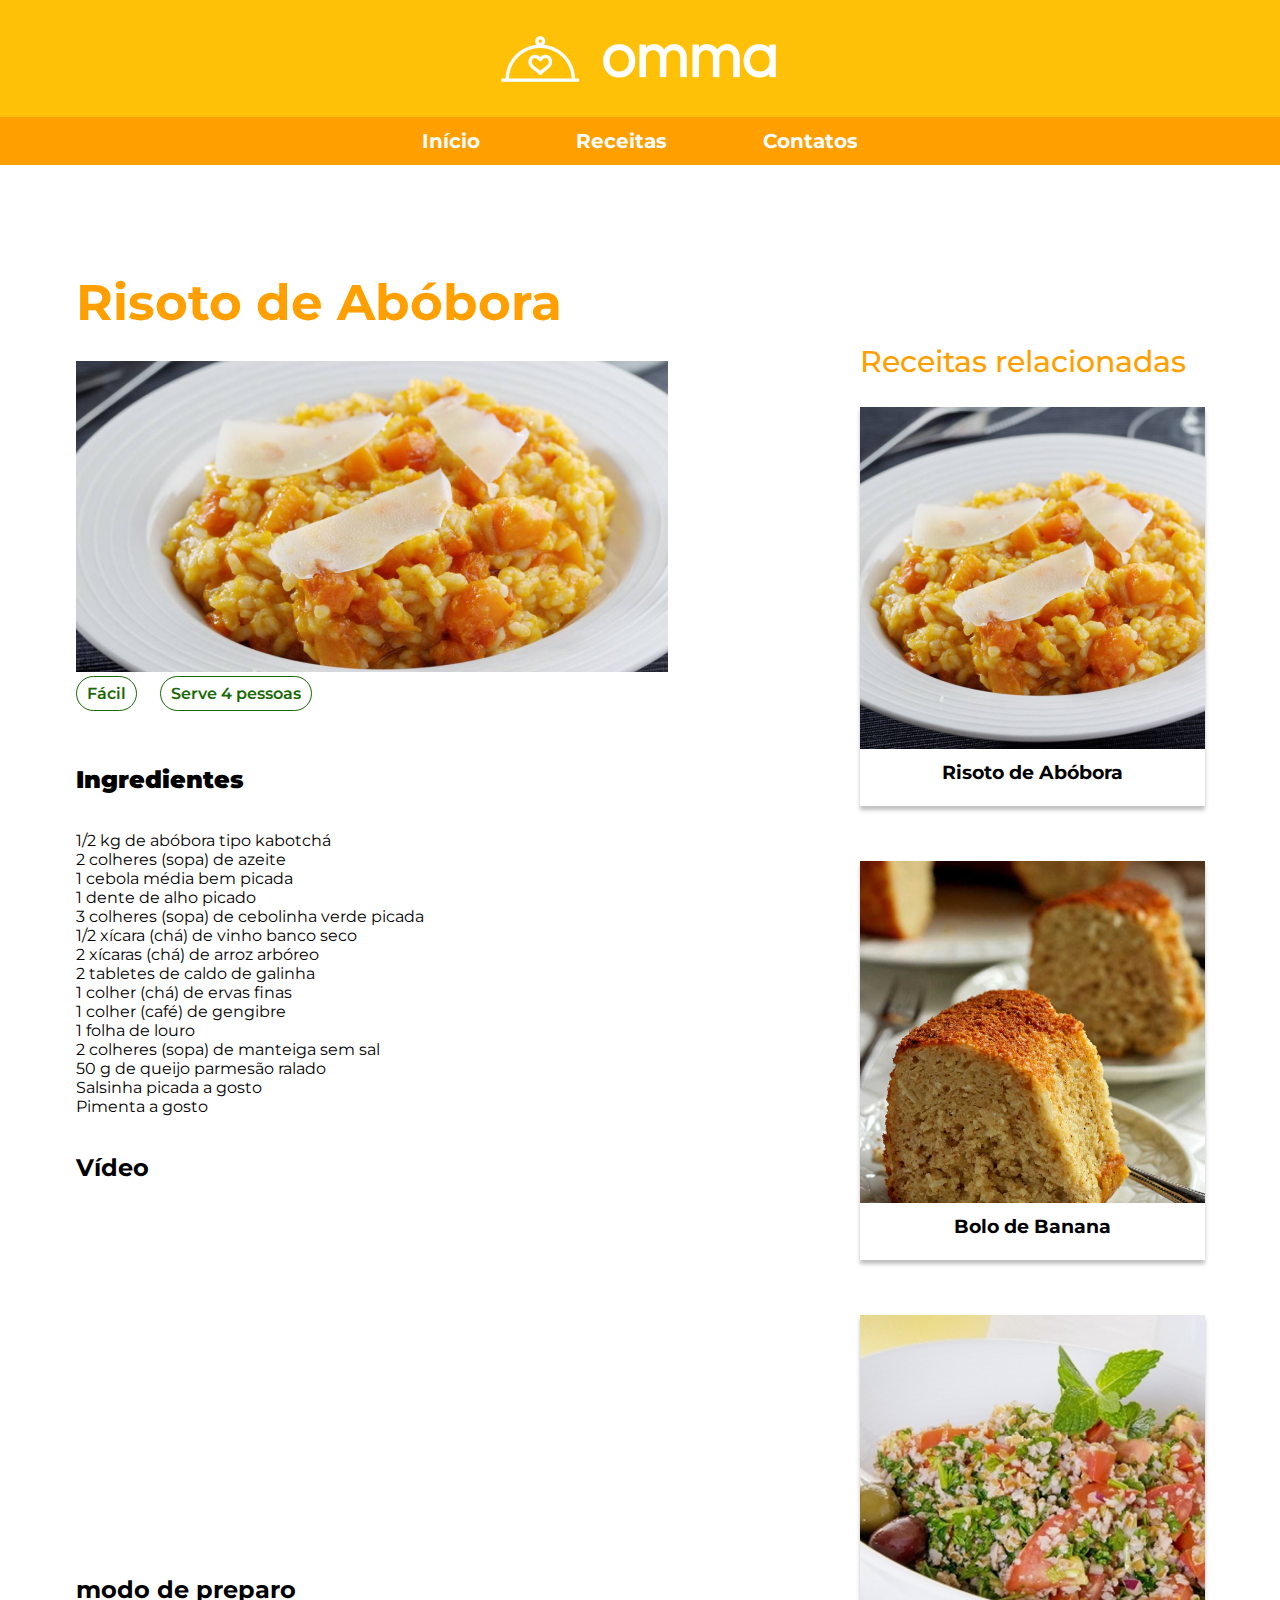
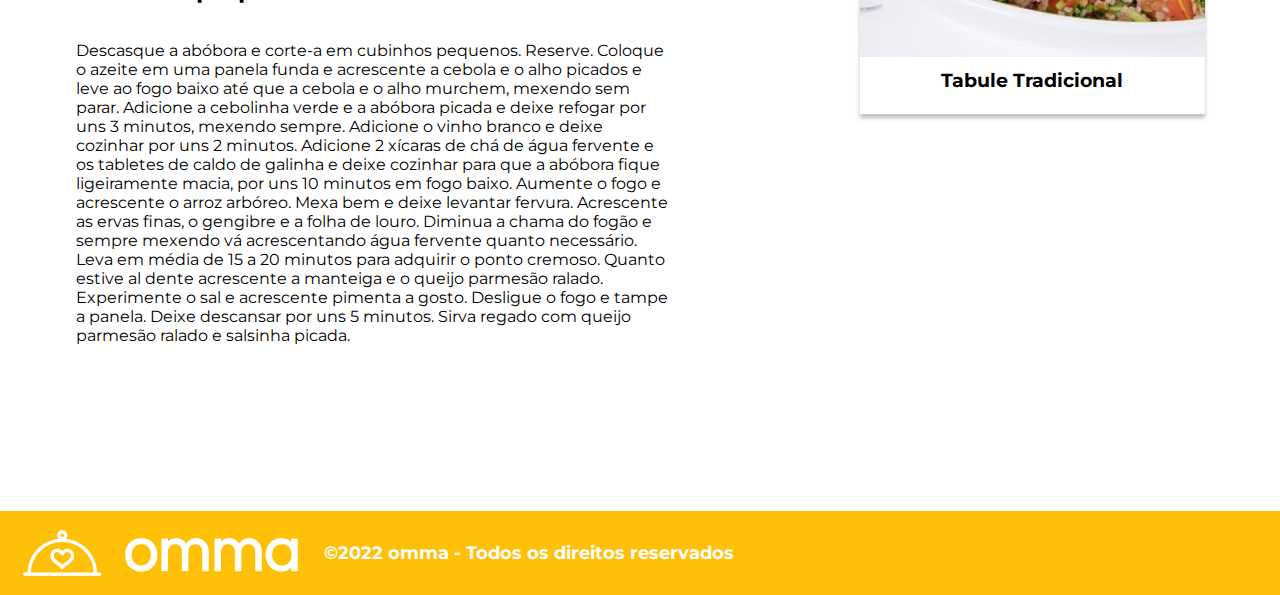
==== index.html @ 0b542f34 "Receitas" ====
<!DOCTYPE html>
<html lang="en">

<head>
  <meta charset="UTF-8">
  <meta http-equiv="X-UA-Compatible" content="IE=edge">
  <meta name="viewport" content="width=device-width, initial-scale=1.0">
  <link rel="preconnect" href="https://fonts.googleapis.com">
  <link rel="preconnect" href="https://fonts.gstatic.com" crossorigin>
  <link href="https://fonts.googleapis.com/css2?family=Montserrat:ital,wght@0,100;0,200;0,300;0,400;0,500;0,600;0,700;0,800;1,100;1,200;1,300;1,400;1,500;1,600;1,700&display=swap" rel="stylesheet">
  <link rel="stylesheet" href="./style/headerfooter.css">
  <link rel="stylesheet" href="./style/abobora.css">

  <title>Risoto de Abóbora</title>
</head>

<body>
  <header>
    <div id="container-logo">
      <img src="./img/omma-logo-white (2) 1.png" alt="logo">
    </div>
    <nav id="navbar">
      <ul>
        <li> <a href="#" class="a-nav">Início</a></li>
        <li> <a href="#" class="a-nav">Receitas</a></li>
        <li> <a href="#" class="a-nav">Contatos</a></li>
      </ul>
    </nav>
  </header>

  <main>
    <div id="container-main">
      <article>
        <section id="risoto">
          <h1>Risoto de Abóbora</h1>
          <img src="./img/Rectangle 4.png" alt="risoto-abobora">
          <div>
            <p>Fácil</p>
            <p>Serve 4 pessoas</p>
          </div>
        </section>

      </article>




      <section id="como-fazer">
        <h2> <strong> Ingredientes</strong></h2>
        <p>
          <li>1/2 kg de abóbora tipo kabotchá</li>
          <li>2 colheres (sopa) de azeite</li>
          <li>1 cebola média bem picada</li>
          <li>1 dente de alho picado</li>
          <li>3 colheres (sopa) de cebolinha verde picada</li>
          <li>1/2 xícara (chá) de vinho banco seco</li>
          <li>2 xícaras (chá) de arroz arbóreo</li>
          <li>2 tabletes de caldo de galinha</li>
          <li>1 colher (chá) de ervas finas</li>
          <li>1 colher (café) de gengibre</li>
          <li>1 folha de louro</li>
          <li>2 colheres (sopa) de manteiga sem sal</li>
          <li>50 g de queijo parmesão ralado</li>
          <li>Salsinha picada a gosto</li>
          <li>Pimenta a gosto</li>
        </p>
        <h2> Vídeo</h2>
        <iframe width="560" height="315" src="https://www.youtube.com/embed/Mxc3RQE4yAg" title="YouTube video player" frameborder="0" allow="accelerometer; autoplay; clipboard-write; encrypted-media; gyroscope; picture-in-picture" allowfullscreen></iframe>

        <h2>modo de preparo</h2>
        <article id="preparo">
          Descasque a abóbora e corte-a em cubinhos pequenos. Reserve. Coloque o azeite em uma panela funda e acrescente a cebola e o alho picados e leve ao fogo baixo até que a cebola e o alho murchem, mexendo sem parar. Adicione a cebolinha verde e a abóbora picada e deixe refogar por uns 3 minutos, mexendo sempre. Adicione o vinho branco e deixe cozinhar por uns 2 minutos. Adicione 2 xícaras de chá de água fervente e os tabletes de caldo de galinha e deixe cozinhar para que a abóbora fique ligeiramente macia, por uns 10 minutos em fogo baixo. Aumente o fogo e acrescente o arroz arbóreo. Mexa bem e deixe levantar fervura. Acrescente as ervas finas, o gengibre e a folha de louro. Diminua a chama do fogão e sempre mexendo vá acrescentando água fervente quanto necessário. Leva em média de 15 a 20 minutos para adquirir o ponto cremoso. Quanto estive al dente acrescente a manteiga e o queijo parmesão ralado. Experimente o sal e acrescente pimenta a gosto. Desligue o fogo e tampe a panela. Deixe descansar por uns 5 minutos. Sirva regado com queijo parmesão ralado e salsinha picada.
        </article>


      </section>
    </div>
    <aside>
      <h2>Receitas relacionadas</h2>
      <div class="comidas">
        <img src="./img/risotinho.png" alt="risoto">
        <h3>Risoto de Abóbora</h3>

      </div>
      <div class="comidas">
        <img src="./img/bolo-banana.png" alt="bolo-banana">
        <h3>Bolo de Banana</h3>

      </div>
      <div class="comidas">
        <img src="./img/tabule.png" alt="tabule">
        <h3>Tabule Tradicional</h3>

      </div>
    </aside>
  </main>
  <footer>
    <img src="./img/omma-logo-white (2) 1.png" alt="logo">
    <p> &copy;2022 omma - Todos os direitos reservados</p>

  </footer>
</body>

</html>
---- style/headerfooter.css ----
* {
  padding: 0;
  margin: 0;
  box-sizing: border-box;
  font-family: "Montserrat", sans-serif;
}

#container-logo {
  display: flex;
  justify-content: center;
  align-items: center;
  height: 117px;
  background-color: #ffc107;
}
#container-logo img {
  width: 324px;
  height: 84px;
}
#navbar {
  display: flex;
  justify-content: center;
  align-items: center;
  background-color: #ffa000;
  margin: 0 auto;
}
ul {
  display: flex;
  justify-content: space-between;
  list-style: none;
}
ul li {
  padding: 12px 48px;
}

.a-nav {
  text-decoration: none;
  color: #fdfdfd;
  font-weight: 700;
  font-size: 20px;
  line-height: 24px;
}
footer {
  display: flex;
  align-items: center;
  background-color: #ffc107;
  color: #fdfdfd;
  font-weight: 700;
  font-size: 18px;
  line-height: 22px;
}
footer img {
  display: inline-block;
}
---- style/abobora.css ----
main {
  display: flex;
  justify-content: center;
  gap: 0px 192px;
}
#container-main {
  margin-top: 107px;
}
li {
  list-style: none;
}
#risoto {
  margin-bottom: 54px;
}
#risoto h1 {
  color: #ffa000;
  font-size: 50px;
  font-weight: 700;
  margin-bottom: 28px;
}
#risoto p {
  display: inline-block;
  color: #176902;
  font-style: 18px;
  font-weight: 600;
  border: 1px solid #176902;
  border-radius: 47px;
  padding: 7px 10px;
  margin-right: 19px;
}

#como-fazer h2 {
  margin-bottom: 37px;
  margin-top: 37px;
}
#preparo {
  width: 592px;
  margin-bottom: 166px;
}
aside {
  margin-top: 178px;
}
aside h2 {
  color: #ffa000;
  font-size: 30px;
  font-weight: 500;
  margin-bottom: 27px;
}
.comidas {
  display: flex;
  flex-direction: column;
  align-items: center;
  box-shadow: 0px 4px 4px rgba(0, 0, 0, 0.25);
  margin-bottom: 55px;
}
.comidas h3 {
  margin: 12px 0px 22px 0px;
}
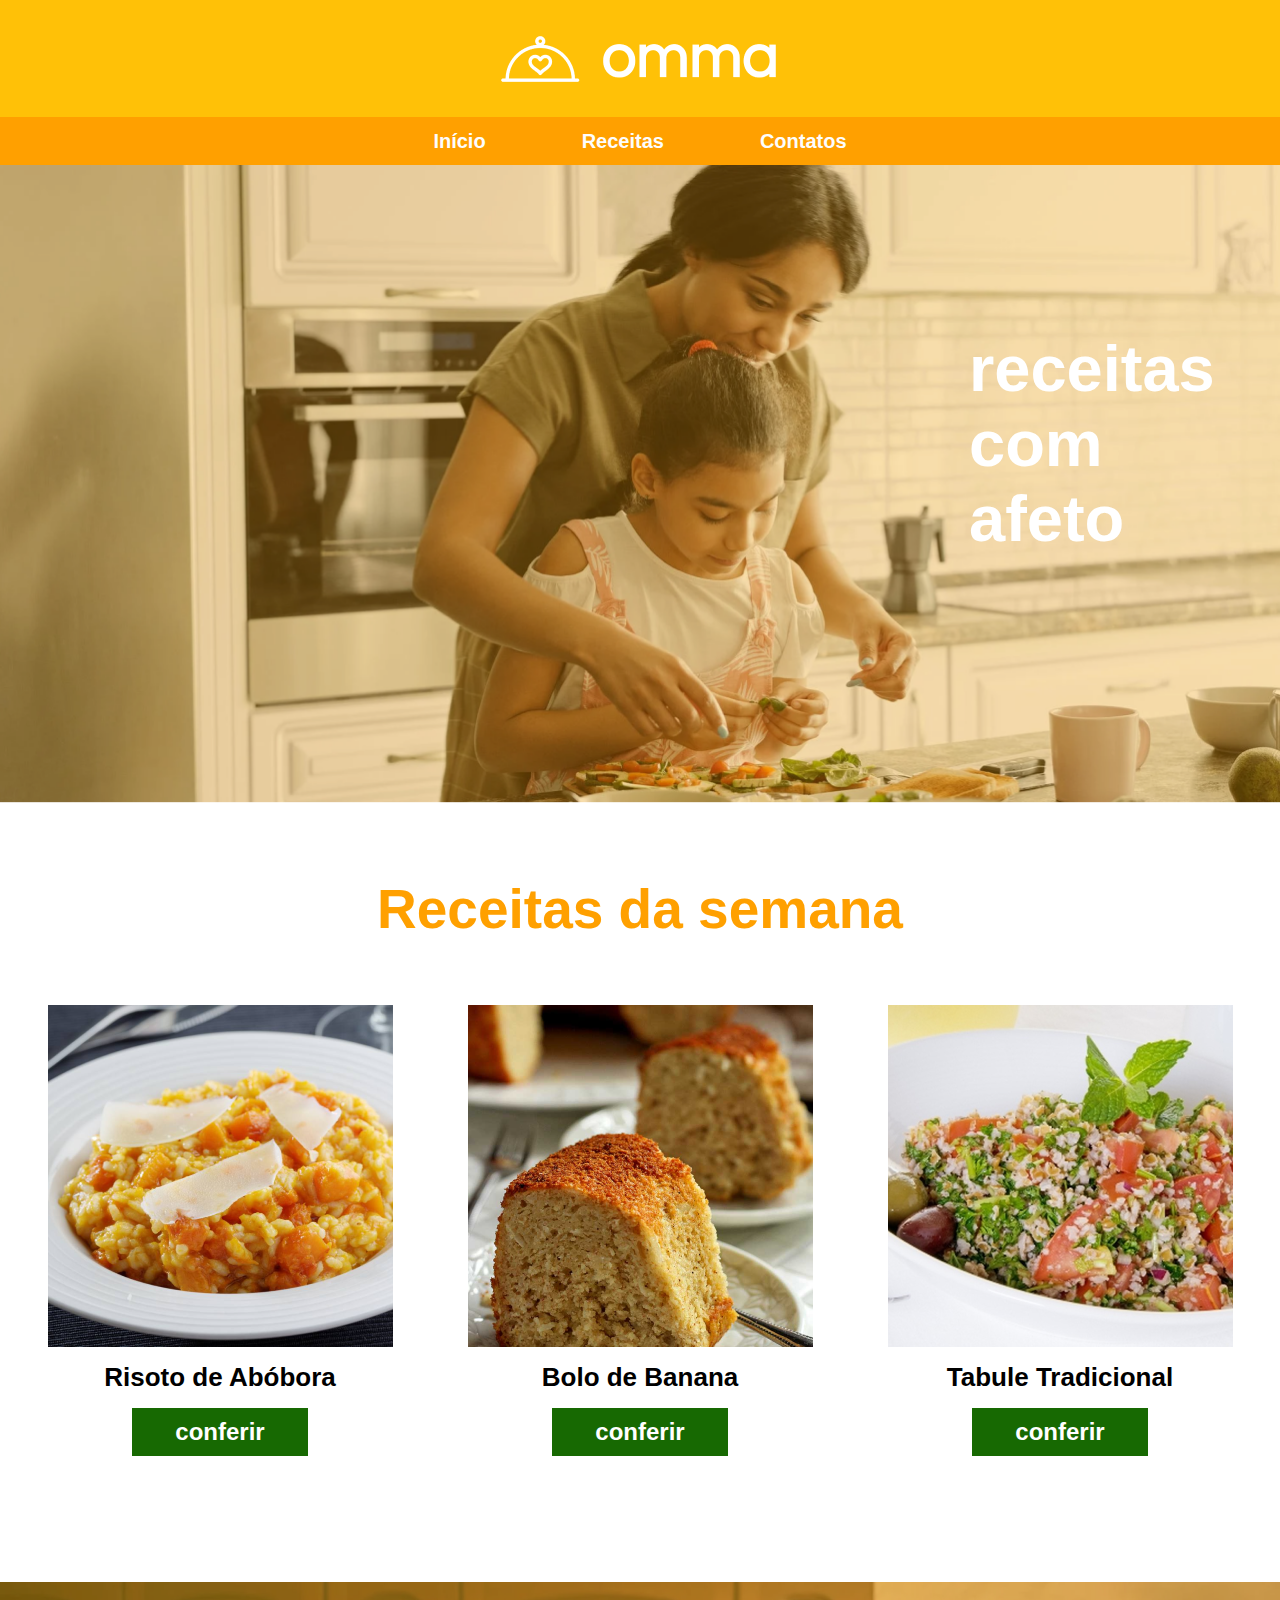
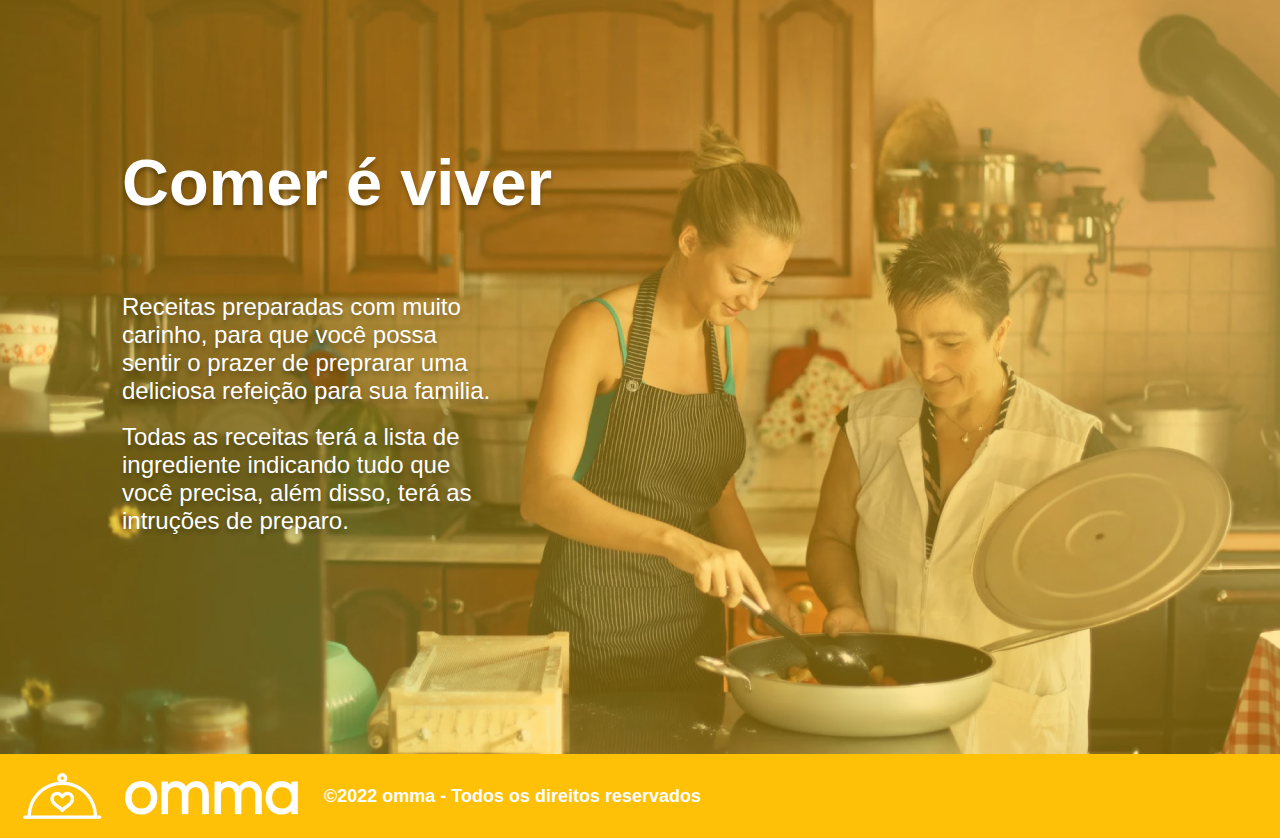
==== commit 1778bb28: "linkando" ====
--- a/index.html
+++ b/index.html
@@ -5,13 +5,10 @@
   <meta charset="UTF-8">
   <meta http-equiv="X-UA-Compatible" content="IE=edge">
   <meta name="viewport" content="width=device-width, initial-scale=1.0">
-  <link rel="preconnect" href="https://fonts.googleapis.com">
-  <link rel="preconnect" href="https://fonts.gstatic.com" crossorigin>
-  <link href="https://fonts.googleapis.com/css2?family=Montserrat:ital,wght@0,100;0,200;0,300;0,400;0,500;0,600;0,700;0,800;1,100;1,200;1,300;1,400;1,500;1,600;1,700&display=swap" rel="stylesheet">
   <link rel="stylesheet" href="./style/headerfooter.css">
-  <link rel="stylesheet" href="./style/abobora.css">
+  <link rel="stylesheet" href="./style/inicial.css">
 
-  <title>Risoto de Abóbora</title>
+  <title>Página Inicial</title>
 </head>
 
 <body>
@@ -21,83 +18,49 @@
     </div>
     <nav id="navbar">
       <ul>
-        <li> <a href="#" class="a-nav">Início</a></li>
-        <li> <a href="#" class="a-nav">Receitas</a></li>
-        <li> <a href="#" class="a-nav">Contatos</a></li>
+        <li> <a href="./index.html" class="a-nav">Início</a></li>
+        <li> <a href="./lista.html" class="a-nav">Receitas</a></li>
+        <li> <a href="./contato.html" class="a-nav">Contatos</a></li>
       </ul>
     </nav>
   </header>
+  <main>
+    <section id="inicial">
+      <h1>receitas<br>com afeto</h1>
 
-  <main>
-    <div id="container-main">
-      <article>
-        <section id="risoto">
-          <h1>Risoto de Abóbora</h1>
-          <img src="./img/Rectangle 4.png" alt="risoto-abobora">
-          <div>
-            <p>Fácil</p>
-            <p>Serve 4 pessoas</p>
-          </div>
-        </section>
+    </section>
 
-      </article>
-
-
-
-
-      <section id="como-fazer">
-        <h2> <strong> Ingredientes</strong></h2>
-        <p>
-          <li>1/2 kg de abóbora tipo kabotchá</li>
-          <li>2 colheres (sopa) de azeite</li>
-          <li>1 cebola média bem picada</li>
-          <li>1 dente de alho picado</li>
-          <li>3 colheres (sopa) de cebolinha verde picada</li>
-          <li>1/2 xícara (chá) de vinho banco seco</li>
-          <li>2 xícaras (chá) de arroz arbóreo</li>
-          <li>2 tabletes de caldo de galinha</li>
-          <li>1 colher (chá) de ervas finas</li>
-          <li>1 colher (café) de gengibre</li>
-          <li>1 folha de louro</li>
-          <li>2 colheres (sopa) de manteiga sem sal</li>
-          <li>50 g de queijo parmesão ralado</li>
-          <li>Salsinha picada a gosto</li>
-          <li>Pimenta a gosto</li>
-        </p>
-        <h2> Vídeo</h2>
-        <iframe width="560" height="315" src="https://www.youtube.com/embed/Mxc3RQE4yAg" title="YouTube video player" frameborder="0" allow="accelerometer; autoplay; clipboard-write; encrypted-media; gyroscope; picture-in-picture" allowfullscreen></iframe>
-
-        <h2>modo de preparo</h2>
-        <article id="preparo">
-          Descasque a abóbora e corte-a em cubinhos pequenos. Reserve. Coloque o azeite em uma panela funda e acrescente a cebola e o alho picados e leve ao fogo baixo até que a cebola e o alho murchem, mexendo sem parar. Adicione a cebolinha verde e a abóbora picada e deixe refogar por uns 3 minutos, mexendo sempre. Adicione o vinho branco e deixe cozinhar por uns 2 minutos. Adicione 2 xícaras de chá de água fervente e os tabletes de caldo de galinha e deixe cozinhar para que a abóbora fique ligeiramente macia, por uns 10 minutos em fogo baixo. Aumente o fogo e acrescente o arroz arbóreo. Mexa bem e deixe levantar fervura. Acrescente as ervas finas, o gengibre e a folha de louro. Diminua a chama do fogão e sempre mexendo vá acrescentando água fervente quanto necessário. Leva em média de 15 a 20 minutos para adquirir o ponto cremoso. Quanto estive al dente acrescente a manteiga e o queijo parmesão ralado. Experimente o sal e acrescente pimenta a gosto. Desligue o fogo e tampe a panela. Deixe descansar por uns 5 minutos. Sirva regado com queijo parmesão ralado e salsinha picada.
-        </article>
-
-
-      </section>
-    </div>
-    <aside>
-      <h2>Receitas relacionadas</h2>
-      <div class="comidas">
-        <img src="./img/risotinho.png" alt="risoto">
-        <h3>Risoto de Abóbora</h3>
-
+    <section id="meio">
+      <h2>Receitas da semana</h2>
+      <div id="container-comida">
+        <div class="comidas">
+          <img src="./img/risotinho.png" alt="risoto">
+          <h3>Risoto de Abóbora</h3>
+          <a href="./receita.html">conferir</a>
+        </div>
+        <div class="comidas">
+          <img src="./img/bolo-banana.png" alt="bolo-banana">
+          <h3>Bolo de Banana</h3>
+          <a href="#">conferir</a>
+        </div>
+        <div class="comidas">
+          <img src="./img/tabule.png" alt="tabule">
+          <h3>Tabule Tradicional</h3>
+          <a href="#">conferir</a>
+        </div>
       </div>
-      <div class="comidas">
-        <img src="./img/bolo-banana.png" alt="bolo-banana">
-        <h3>Bolo de Banana</h3>
-
+    </section>
+    <section id="final">
+      <h2>Comer é viver</h2>
+      <div>
+        <p class="paragrafofinal">Receitas preparadas com muito carinho, para que você possa sentir o prazer de preprarar uma deliciosa refeição para sua familia. </p> <br>
+        <p class="paragrafofinal">Todas as receitas terá a lista de ingrediente indicando tudo que você precisa, além disso, terá as intruções de preparo. </p>
       </div>
-      <div class="comidas">
-        <img src="./img/tabule.png" alt="tabule">
-        <h3>Tabule Tradicional</h3>
-
-      </div>
-    </aside>
+    </section>
   </main>
   <footer>
     <img src="./img/omma-logo-white (2) 1.png" alt="logo">
     <p> &copy;2022 omma - Todos os direitos reservados</p>
-
   </footer>
 </body>
 
--- a/style/headerfooter.css
+++ b/style/headerfooter.css
@@ -51,3 +51,12 @@
 footer img {
   display: inline-block;
 }
+@media only screen and (max-width: 1024px) {
+  header {
+    width: 100%;
+  }
+
+  footer {
+    width: 100%;
+  }
+}
--- a/style/inicial.css
+++ b/style/inicial.css
@@ -0,0 +1,87 @@
+main {
+  max-width: 1440px;
+}
+
+#inicial {
+  background-image: url(../img/image\ 1.png);
+  background-repeat: no-repeat;
+  background-size: cover;
+  height: 638.18px;
+}
+#inicial h1 {
+  color: #ffff;
+  font-size: 65px;
+  font-weight: 700;
+  padding: 166px 101px 302px 969px;
+}
+#meio {
+  display: flex;
+  flex-direction: column;
+  align-items: center;
+}
+#meio h2 {
+  color: #ffa000;
+  font-size: 55px;
+  font-weight: 700;
+  margin-top: 74px;
+  margin-bottom: 64px;
+}
+#container-comida {
+  display: flex;
+  flex-wrap: wrap;
+  justify-content: center;
+  gap: 0px 75px;
+}
+
+.comidas {
+  display: flex;
+  flex-direction: column;
+  align-items: center;
+  justify-content: center;
+  margin-bottom: 126px;
+}
+
+.comidas img {
+  width: 345px;
+  height: 342px;
+}
+.comidas a {
+  background-color: #176902;
+  color: #ffff;
+  font-weight: 700;
+  font-size: 24px;
+  text-decoration: none;
+  padding: 10px 43px;
+}
+.comidas h3 {
+  color: black;
+  font-size: 26px;
+  font-weight: 600;
+  margin: 15px 0px;
+}
+#final {
+  background-image: url(../img/image\ 2.png);
+  background-repeat: no-repeat;
+  background-size: cover;
+  height: 772px;
+}
+#final h2 {
+  color: #ffff;
+  font-size: 65px;
+  font-weight: 700;
+  text-shadow: 0px 4px 4px rgba(0, 0, 0, 0.25);
+  margin-left: 122px;
+  padding-top: 163px;
+  padding-bottom: 73px;
+}
+#final div {
+  width: 495px;
+  height: 333px;
+}
+.paragrafofinal {
+  color: #ffff;
+  font-size: 24px;
+  font-weight: 500;
+  margin-left: 122px;
+  text-shadow: 0px 4px 4px rgba(0, 0, 0, 0.25);
+}
